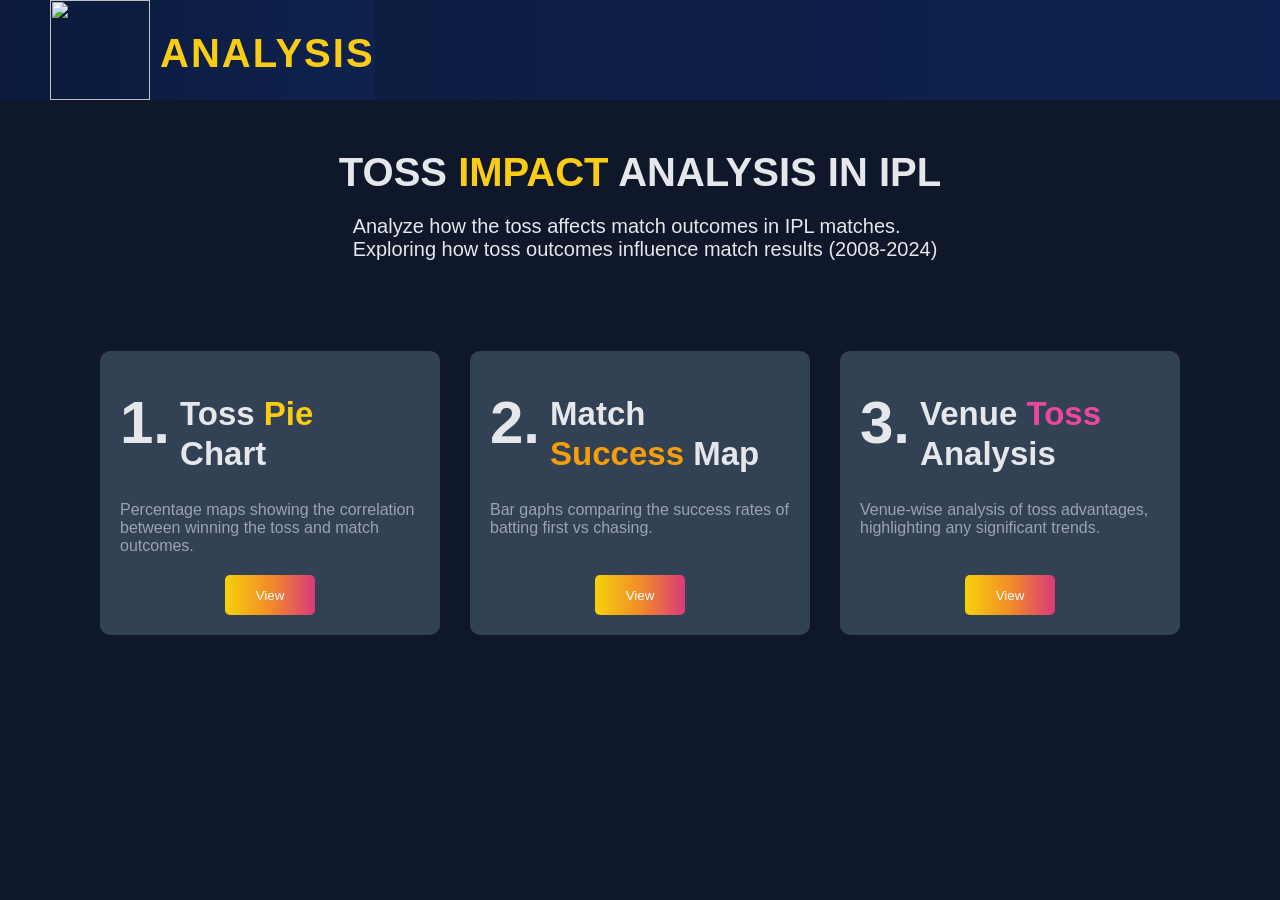
==== ipl_toss_analysis.html @ 69b390d8 "Add files via upload frontend backup" ====
<!DOCTYPE html>
<html lang="en">

<head>
  <meta charset="UTF-8">
  <meta name="viewport" content="width=device-width, initial-scale=1.0">
  <title>IPL Toss Analysis Dashboard</title>
  <link rel="stylesheet" href="style.css">
</head>

<body>
  <header>
    <navbar>
        <div class="navbar">
            <div class="logo_title">
                <img src="/ipl-logo.png" height="100px" width="100px"></img>
                <h1 id="navtitle"><Strong>Analysis</Strong></h1>
            </div>
        </div>
    </navbar>
  </header>
  <main>
      <!-- <h2>TEAM:</h2>
      <p>1. ISHAAN - 10981
        <BR>2. ROYCE - 10886<BR>
        3. BRENDAN - 10985
      </p> -->
      <div class="bdtitle">
        <h1 id="projectname"><strong>Toss <b id="highlight">Impact</b> Analysis in IPL</strong></h1>
        <p id="def">Analyze how the toss affects match outcomes in IPL matches.<br>Exploring how toss outcomes influence match results (2008-2024)</p>
      </div>
    
    <!-- 
        <BR><B>Questions to Solve</B><BR>

        Does winning the toss increase winning probability?<BR>

        Is batting first or chasing more successful?<BR>

        Toss advantage at different venues.<BR>

        <B>Output<BR></B>

        Heatmaps and percentage charts.
      </P> -->

    <div class="bdcontainer">
        <div class="box-container" id="container1">
            <div class="box">
                <h1 class="boxno">1.</h1>
                <h3 class="boxtitle">Toss <b id="c1">Pie</b><br>Chart</h3>
            </div>

            <br>
            
            <p>Percentage maps showing the correlation between winning the toss and match outcomes.</p>                
            <button class="boxbtns"><a href="toss_pie_chart.png">View</a></button>
        </div>

        <div class="box-container" id="container2">
             <div class="box">
                <h1 class="boxno">2.</h1>
                <h3 class="boxtitle">Match <b id="c2">Success</b> Map</h3>
            </div>
    
            <p>Bar gaphs comparing the success rates of batting first vs chasing.</p>
            <button class="boxbtns"><a href="decision_success.png">View</a></button>
    
        </div>

        <div class="box-container" id="container3">
            <div class="box">
                <h1 class="boxno">3.</h1>
                <h3 class="boxtitle">Venue <b id="c3">Toss</b> Analysis</h3>
            </div>
        
            <p>Venue-wise analysis of toss advantages, highlighting any significant trends.</p>
            <button class="boxbtns"><a href="venue_heatmap.png">View</a></button>
        </div>
    </div>
  </main>
</body>

</html>
---- style.css ----
body{
    margin:0;
    background-color: #0F172A;
}
.navbar{
    background: linear-gradient(90deg, #0B1A3C,  #0D1F46, #0F224F);
    display:flex;
    align-items: center;
    margin:0;
}

.logo_title{
    background: linear-gradient(90deg, #0B1A3C,  #0D1F46, #0F224F);
    margin-left:50px; 
    display:flex;
    align-items: center;

}
#navtitle{
    font-family: 'Poppins', sans-serif;
    font-weight: 700;
    letter-spacing: 1px;
    color: #FACC15;
    text-transform: uppercase;
    align-self: center;
    font-weight: 700;
    letter-spacing: 2px;
    margin:10px 0px 4px 10px;
    font-size: 40px;

}

.bdtitle{
    display:flex;
    flex-direction:column;
    align-items: center;
    font-size:20px;
}

#projectname{
    margin: 50px 0px 0px 0px;
    text-transform: uppercase;
    color: #E5E7EB;
    font-family: 'Poppins', sans-serif;
    
}

#highlight{
    color: #FACC15;
    font-family: 'Poppins', sans-serif;
}

#def{
     margin-left:10px;
     color: #E5E7EB;
     font-family: 'Inter', sans-serif;
    
}

.bdcontainer {
    display: flex;
    justify-content: center;   
    gap: 30px;                 
    margin: 70px;
}

.box-container {
    border-radius: 10px;
    padding: 20px;
    background-color: #334155;
    width: 300px;
    display: flex;
    flex-direction: column;
    justify-content: space-between; 
}

.box {
    display: flex;
    align-items: center; 
    gap: 10px;
}

.boxno{
    font-size:60px;
    font-weight: 700;
    margin:15px 0px 15px 0px;
    color: #E5E7EB;
    font-family: 'Poppins', sans-serif;
}

.boxtitle{
    font-size:33px;
    font-weight: 600;
    line-height: 1.2;
    margin:23px 10px 0px 0px;
    color: #E5E7EB;
    font-family: 'Poppins', sans-serif;   
}

#c1{
    color:#FACC15;
     font-family: 'Inter', sans-serif;
}

#c2{
    color:#F59E0B;
    font-family: 'Inter', sans-serif;
}

#c3{
    color:#EC4899;
    font-family: 'Inter', sans-serif;
}

.box-container p {
    margin: 10px 0;
    font-weight: 400;
    color:#9CA3AF;
    font-family: 'Inter', sans-serif;
}

a{
    text-decoration: none;
    color:white;
    font-family: 'Poppins', sans-serif;
}

.boxbtns {
    background: linear-gradient(90deg, #F5D20A, #F28C28, #D93A7A);
    height: 40px;
    width: 90px;
    margin-top: 10px;
    border-radius: 5px;
    align-self: center;
    border:none;
}
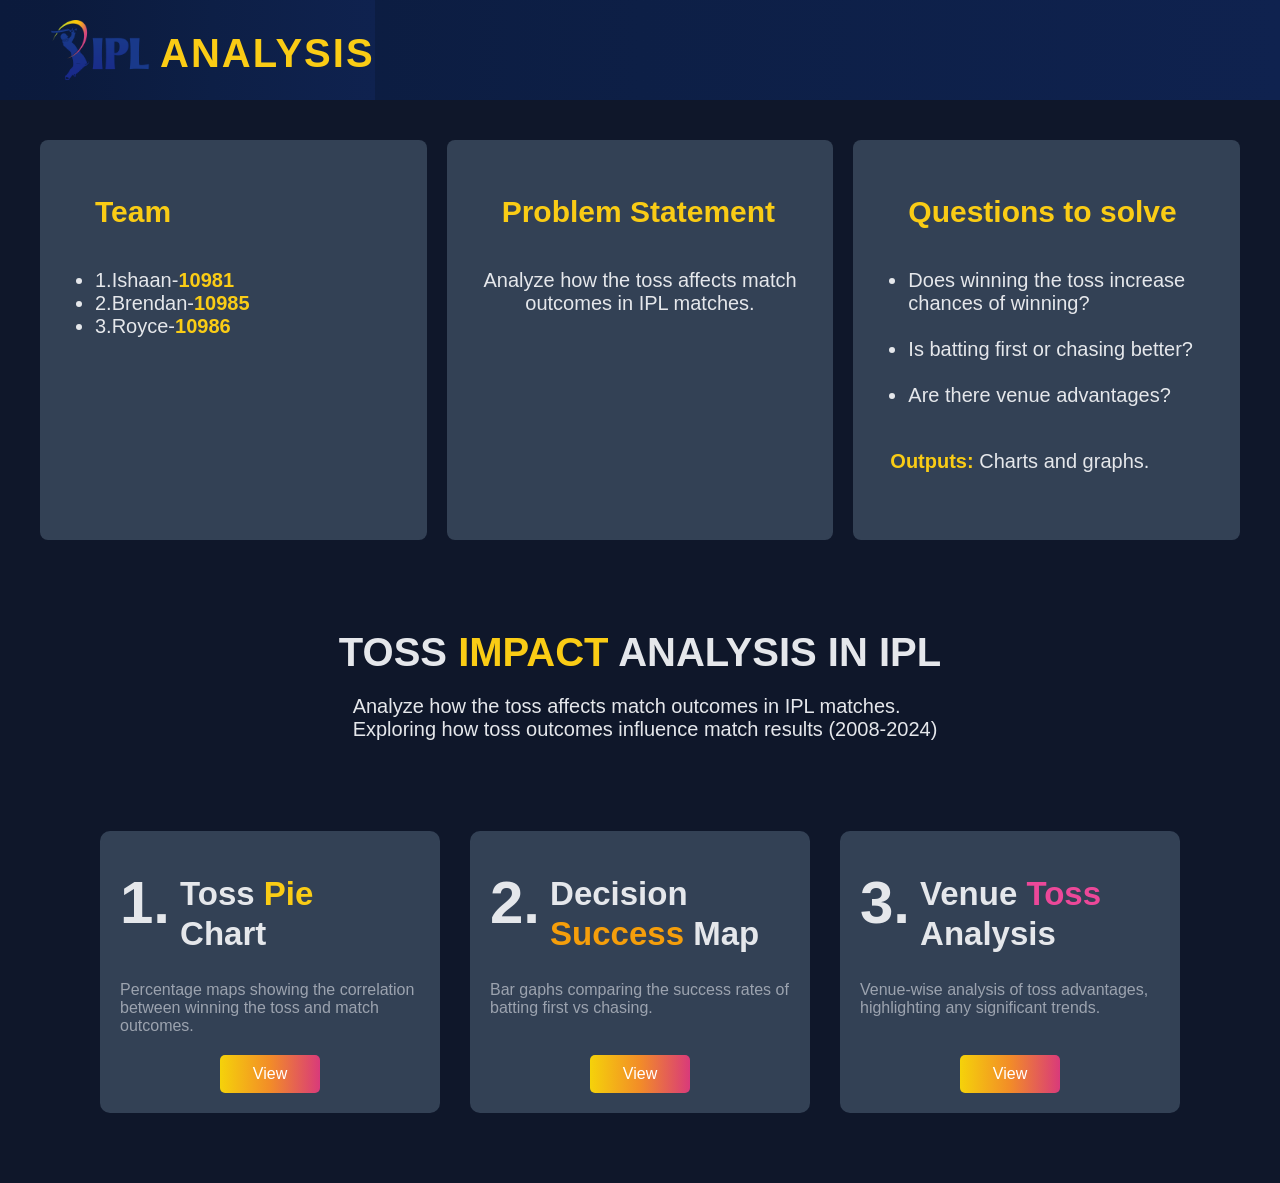
==== commit 6a3405bc: "added logo image and formatted the html document" ====
--- a/ipl_toss_analysis.html
+++ b/ipl_toss_analysis.html
@@ -20,30 +20,42 @@
     </navbar>
   </header>
   <main>
-      <!-- <h2>TEAM:</h2>
-      <p>1. ISHAAN - 10981
-        <BR>2. ROYCE - 10886<BR>
-        3. BRENDAN - 10985
-      </p> -->
+    <div class="pjcontainer">
+
+    <div class="pjbox">
+        <h2>Team</h2>
+        <ul>
+            <li>1.Ishaan-<b>10981</b></li>
+            <li>2.Brendan-<b>10985</b></li>
+            <li>3.Royce-<b>10986</b></li>
+        </ul>
+    </div>
+
+    <div class="pjbox">
+        <h2>Problem Statement</h2>
+        <center> Analyze how the toss affects match outcomes in IPL matches.</center>
+    </div>
+
+    <div class="pjbox" id="pjbox3">
+        <h3>Questions to solve</h3>
+        <ul>
+            <li>Does winning the toss increase chances of winning?</li>
+            <br>
+            <li>Is batting first or chasing better?</li>
+            <br>
+            <li>Are there venue advantages?</li>
+            <br>
+        </ul>
+
+        <p><b><u>Outputs:</u></b> Charts and graphs.</p>
+    </div>
+
+</div>
       <div class="bdtitle">
         <h1 id="projectname"><strong>Toss <b id="highlight">Impact</b> Analysis in IPL</strong></h1>
         <p id="def">Analyze how the toss affects match outcomes in IPL matches.<br>Exploring how toss outcomes influence match results (2008-2024)</p>
       </div>
     
-    <!-- 
-        <BR><B>Questions to Solve</B><BR>
-
-        Does winning the toss increase winning probability?<BR>
-
-        Is batting first or chasing more successful?<BR>
-
-        Toss advantage at different venues.<BR>
-
-        <B>Output<BR></B>
-
-        Heatmaps and percentage charts.
-      </P> -->
-
     <div class="bdcontainer">
         <div class="box-container" id="container1">
             <div class="box">
@@ -54,17 +66,17 @@
             <br>
             
             <p>Percentage maps showing the correlation between winning the toss and match outcomes.</p>                
-            <button class="boxbtns"><a href="toss_pie_chart.png">View</a></button>
+            <a href="toss_pie_chart.png" class="boxbtns">View</a>
         </div>
 
         <div class="box-container" id="container2">
              <div class="box">
                 <h1 class="boxno">2.</h1>
-                <h3 class="boxtitle">Match <b id="c2">Success</b> Map</h3>
+                <h3 class="boxtitle">Decision <b id="c2">Success</b> Map</h3>
             </div>
     
             <p>Bar gaphs comparing the success rates of batting first vs chasing.</p>
-            <button class="boxbtns"><a href="decision_success.png">View</a></button>
+            <a href="decision_success.png" class="boxbtns">View</a>
     
         </div>
 
@@ -75,7 +87,7 @@
             </div>
         
             <p>Venue-wise analysis of toss advantages, highlighting any significant trends.</p>
-            <button class="boxbtns"><a href="venue_heatmap.png">View</a></button>
+            <a href="venue_heatmap.png" class="boxbtns">View</a>
         </div>
     </div>
   </main>
--- a/style.css
+++ b/style.css
@@ -30,6 +30,44 @@
 
 }
 
+.pjcontainer {
+    display: flex;
+    gap: 20px;
+    margin: 40px;
+    justify-content: center;
+    height:400px;
+}
+
+.pjbox {
+    background-color: #334155;
+    padding: 15px;
+    width: 500px;
+    border-radius: 8px;
+    font-family: 'Poppins', sans-serif;
+    font-size: 20px;
+}
+
+.pjbox h2,
+.pjbox h3 {
+    color: #FACC15;
+    font-size: 30px;
+    margin:40px;
+}
+
+.pjbox ul,.pjbox center,.pjbox p{
+    color: #E5E7EB;
+}
+
+.pjbox b{
+    text-decoration: none;
+    color: #FACC15;
+}
+
+.pjbox u{
+    text-decoration: none;
+    margin-left: 22px;
+}
+
 .bdtitle{
     display:flex;
     flex-direction:column;
@@ -41,8 +79,7 @@
     margin: 50px 0px 0px 0px;
     text-transform: uppercase;
     color: #E5E7EB;
-    font-family: 'Poppins', sans-serif;
-    
+    font-family: 'Poppins', sans-serif;    
 }
 
 #highlight{
@@ -119,18 +156,19 @@
     font-family: 'Inter', sans-serif;
 }
 
-a{
-    text-decoration: none;
-    color:white;
-    font-family: 'Poppins', sans-serif;
-}
+
+
 
 .boxbtns {
+    display: inline-block;   
+    width: 70px;
     background: linear-gradient(90deg, #F5D20A, #F28C28, #D93A7A);
-    height: 40px;
-    width: 90px;
+    color: white;
+    padding: 10px 15px;
+    border-radius: 5px;
+    text-decoration: none;   
+    text-align: center;
+    align-self: center;
+    font-family: 'Inter', sans-serif;
     margin-top: 10px;
-    border-radius: 5px;
-    align-self: center;
-    border:none;
 }
